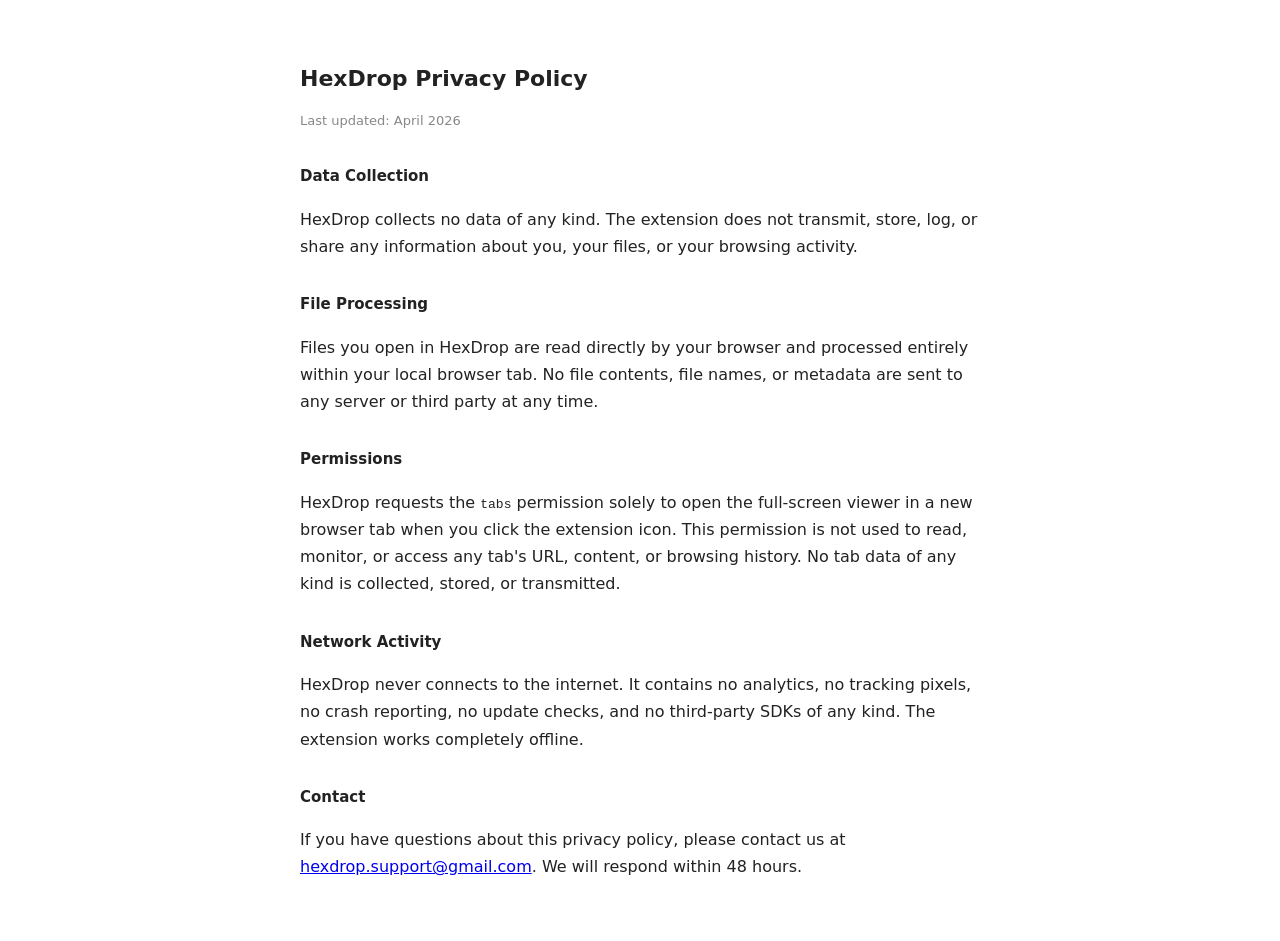
==== privacy.html @ 120ffa75 "Initial release — HexDrop v1.0.0 Hex viewer Chrome extension (Manifest V3). Zero permissions, zero d" ====
<!DOCTYPE html>
<html lang="en">
<head>
  <meta charset="UTF-8">
  <title>HexDrop — Privacy Policy</title>
  <style>
    body { font-family: system-ui, sans-serif; max-width: 680px; margin: 60px auto;
           padding: 0 20px; color: #222; line-height: 1.7; }
    h1 { font-size: 22px; margin-bottom: 4px; }
    h2 { font-size: 15px; margin-top: 32px; }
    .updated { color: #888; font-size: 13px; margin-bottom: 32px; }
  </style>
</head>
<body>
  <h1>HexDrop Privacy Policy</h1>
  <p class="updated">Last updated: April 2026</p>

  <h2>Data Collection</h2>
  <p>HexDrop collects no data of any kind. The extension does not transmit,
  store, log, or share any information about you, your files, or your browsing
  activity.</p>

  <h2>File Processing</h2>
  <p>Files you open in HexDrop are read directly by your browser and processed
  entirely within your local browser tab. No file contents, file names, or
  metadata are sent to any server or third party at any time.</p>

  <h2>Permissions</h2>
  <p>HexDrop requests the <code>tabs</code> permission solely to open the
  full-screen viewer in a new browser tab when you click the extension icon.
  This permission is not used to read, monitor, or access any tab's URL,
  content, or browsing history. No tab data of any kind is collected,
  stored, or transmitted.</p>

  <h2>Network Activity</h2>
  <p>HexDrop never connects to the internet. It contains no analytics,
  no tracking pixels, no crash reporting, no update checks, and no
  third-party SDKs of any kind. The extension works completely offline.</p>

  <h2>Contact</h2>
  <p>If you have questions about this privacy policy, please contact us at
  <a href="mailto:hexdrop.support@gmail.com">hexdrop.support@gmail.com</a>.
  We will respond within 48 hours.</p>
</body>
</html>
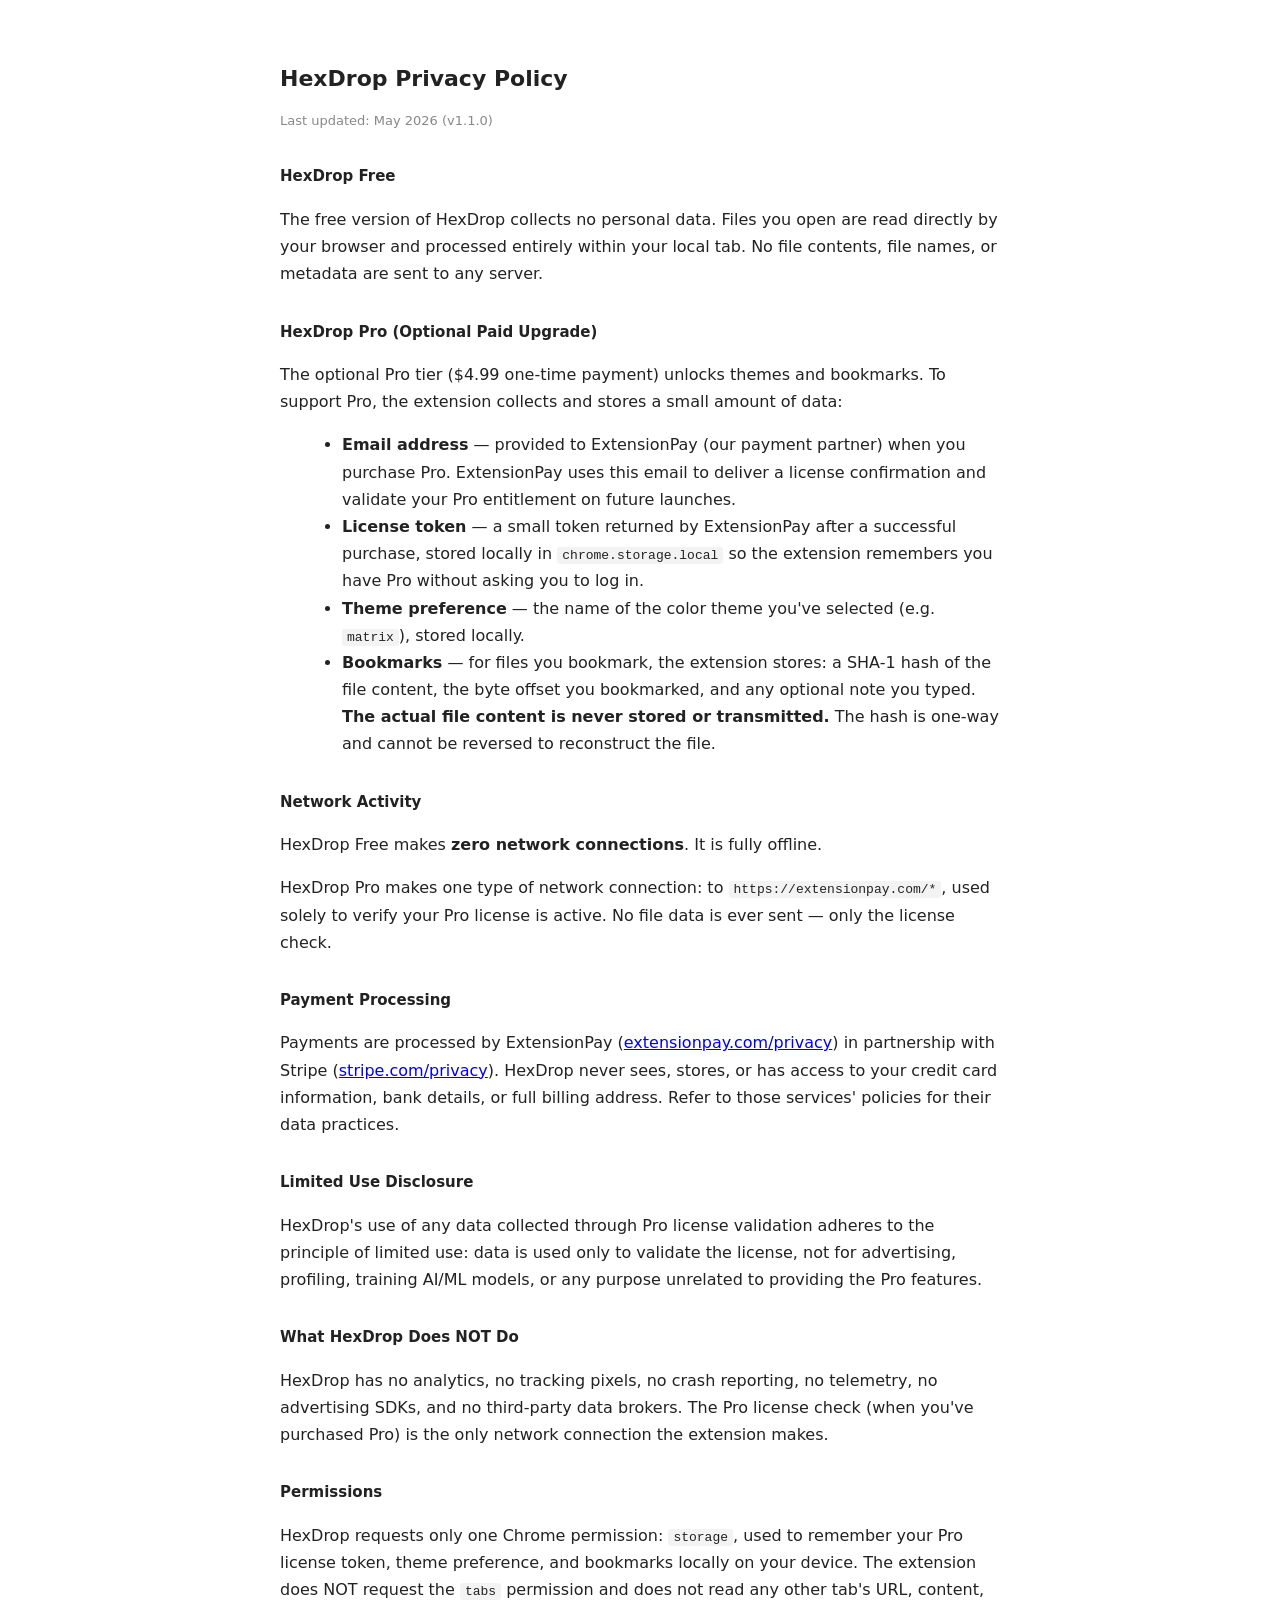
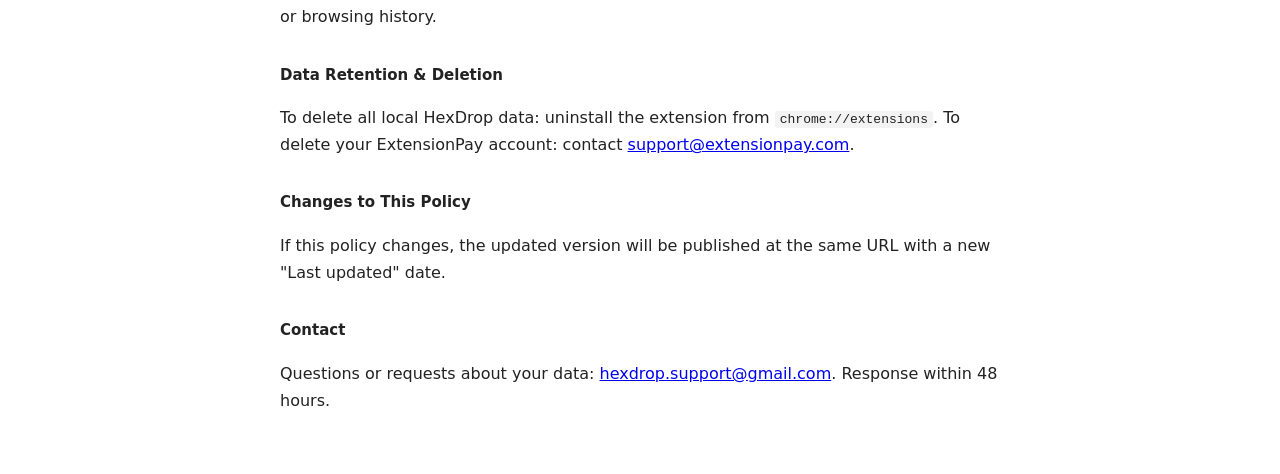
==== commit ee1bbb68: "v1.1.0 - Pro tier (themes + bookmarks) via ExtensionPay; updated privacy disclosures; bumped version" ====
--- a/privacy.html
+++ b/privacy.html
@@ -4,42 +4,90 @@
   <meta charset="UTF-8">
   <title>HexDrop — Privacy Policy</title>
   <style>
-    body { font-family: system-ui, sans-serif; max-width: 680px; margin: 60px auto;
+    body { font-family: system-ui, sans-serif; max-width: 720px; margin: 60px auto;
            padding: 0 20px; color: #222; line-height: 1.7; }
     h1 { font-size: 22px; margin-bottom: 4px; }
     h2 { font-size: 15px; margin-top: 32px; }
     .updated { color: #888; font-size: 13px; margin-bottom: 32px; }
+    code { background: #f3f3f3; padding: 1px 5px; border-radius: 3px; font-size: 13px; }
+    ul { margin: 8px 0 8px 22px; }
   </style>
 </head>
 <body>
   <h1>HexDrop Privacy Policy</h1>
-  <p class="updated">Last updated: April 2026</p>
+  <p class="updated">Last updated: May 2026 (v1.1.0)</p>
 
-  <h2>Data Collection</h2>
-  <p>HexDrop collects no data of any kind. The extension does not transmit,
-  store, log, or share any information about you, your files, or your browsing
-  activity.</p>
+  <h2>HexDrop Free</h2>
+  <p>The free version of HexDrop collects no personal data. Files you open are
+  read directly by your browser and processed entirely within your local tab.
+  No file contents, file names, or metadata are sent to any server.</p>
 
-  <h2>File Processing</h2>
-  <p>Files you open in HexDrop are read directly by your browser and processed
-  entirely within your local browser tab. No file contents, file names, or
-  metadata are sent to any server or third party at any time.</p>
+  <h2>HexDrop Pro (Optional Paid Upgrade)</h2>
+  <p>The optional Pro tier ($4.99 one-time payment) unlocks themes and
+  bookmarks. To support Pro, the extension collects and stores a small amount
+  of data:</p>
+  <ul>
+    <li><strong>Email address</strong> — provided to ExtensionPay (our payment
+    partner) when you purchase Pro. ExtensionPay uses this email to deliver a
+    license confirmation and validate your Pro entitlement on future launches.</li>
+    <li><strong>License token</strong> — a small token returned by ExtensionPay
+    after a successful purchase, stored locally in <code>chrome.storage.local</code>
+    so the extension remembers you have Pro without asking you to log in.</li>
+    <li><strong>Theme preference</strong> — the name of the color theme you've
+    selected (e.g. <code>matrix</code>), stored locally.</li>
+    <li><strong>Bookmarks</strong> — for files you bookmark, the extension
+    stores: a SHA-1 hash of the file content, the byte offset you bookmarked,
+    and any optional note you typed. <strong>The actual file content is never
+    stored or transmitted.</strong> The hash is one-way and cannot be reversed
+    to reconstruct the file.</li>
+  </ul>
+
+  <h2>Network Activity</h2>
+  <p>HexDrop Free makes <strong>zero network connections</strong>. It is
+  fully offline.</p>
+  <p>HexDrop Pro makes one type of network connection: to
+  <code>https://extensionpay.com/*</code>, used solely to verify your Pro
+  license is active. No file data is ever sent — only the license check.</p>
+
+  <h2>Payment Processing</h2>
+  <p>Payments are processed by ExtensionPay
+  (<a href="https://extensionpay.com/privacy">extensionpay.com/privacy</a>) in
+  partnership with Stripe (<a href="https://stripe.com/privacy">stripe.com/privacy</a>).
+  HexDrop never sees, stores, or has access to your credit card information,
+  bank details, or full billing address. Refer to those services' policies
+  for their data practices.</p>
+
+  <h2>Limited Use Disclosure</h2>
+  <p>HexDrop's use of any data collected through Pro license validation
+  adheres to the principle of limited use: data is used only to validate the
+  license, not for advertising, profiling, training AI/ML models, or any
+  purpose unrelated to providing the Pro features.</p>
+
+  <h2>What HexDrop Does NOT Do</h2>
+  <p>HexDrop has no analytics, no tracking pixels, no crash reporting, no
+  telemetry, no advertising SDKs, and no third-party data brokers. The Pro
+  license check (when you've purchased Pro) is the only network connection
+  the extension makes.</p>
 
   <h2>Permissions</h2>
-  <p>HexDrop requests the <code>tabs</code> permission solely to open the
-  full-screen viewer in a new browser tab when you click the extension icon.
-  This permission is not used to read, monitor, or access any tab's URL,
-  content, or browsing history. No tab data of any kind is collected,
-  stored, or transmitted.</p>
+  <p>HexDrop requests only one Chrome permission: <code>storage</code>, used
+  to remember your Pro license token, theme preference, and bookmarks
+  locally on your device. The extension does NOT request the <code>tabs</code>
+  permission and does not read any other tab's URL, content, or browsing
+  history.</p>
 
-  <h2>Network Activity</h2>
-  <p>HexDrop never connects to the internet. It contains no analytics,
-  no tracking pixels, no crash reporting, no update checks, and no
-  third-party SDKs of any kind. The extension works completely offline.</p>
+  <h2>Data Retention &amp; Deletion</h2>
+  <p>To delete all local HexDrop data: uninstall the extension from
+  <code>chrome://extensions</code>. To delete your ExtensionPay account:
+  contact <a href="mailto:support@extensionpay.com">support@extensionpay.com</a>.</p>
+
+  <h2>Changes to This Policy</h2>
+  <p>If this policy changes, the updated version will be published at the
+  same URL with a new "Last updated" date.</p>
 
   <h2>Contact</h2>
-  <p>If you have questions about this privacy policy, please contact us at
+  <p>Questions or requests about your data:
   <a href="mailto:hexdrop.support@gmail.com">hexdrop.support@gmail.com</a>.
-  We will respond within 48 hours.</p>
+  Response within 48 hours.</p>
 </body>
 </html>
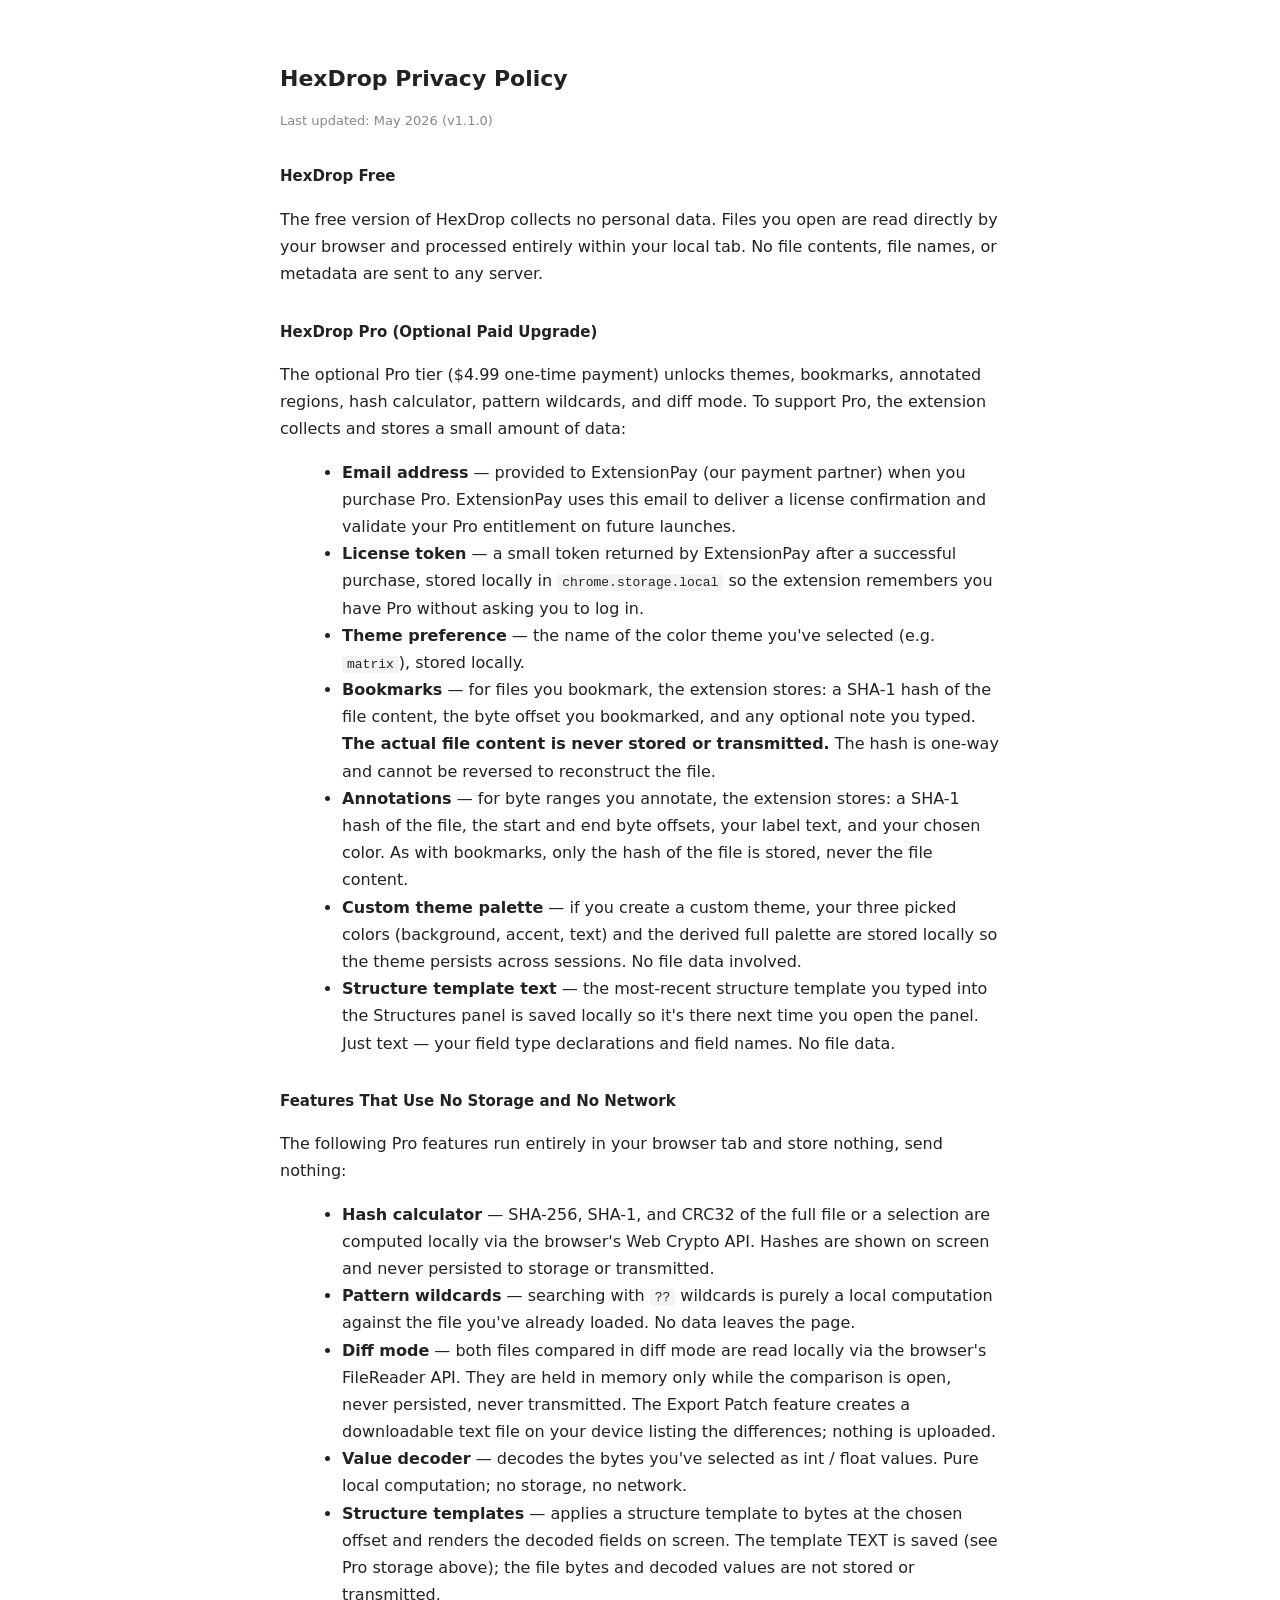
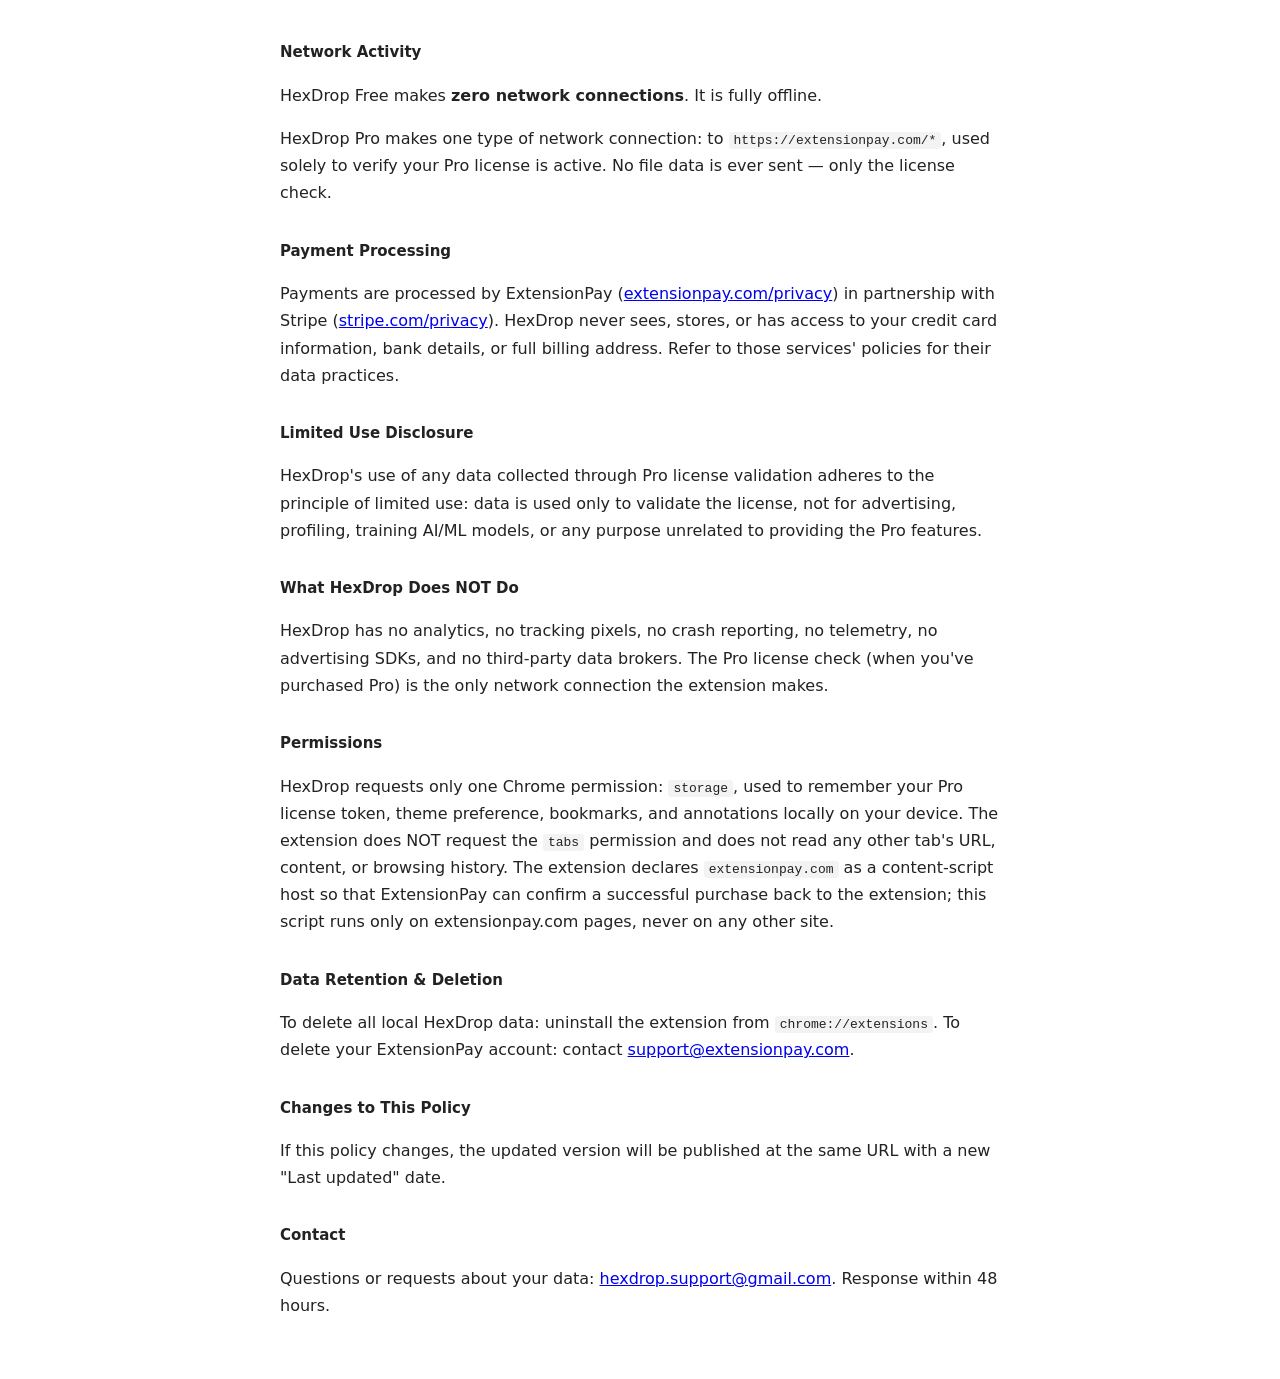
==== commit 7e410b23: "v1.1.0 — Pro tier launch Pro features (.99 lifetime via ExtensionPay): - Pattern wildcards in search" ====
--- a/privacy.html
+++ b/privacy.html
@@ -23,9 +23,9 @@
   No file contents, file names, or metadata are sent to any server.</p>
 
   <h2>HexDrop Pro (Optional Paid Upgrade)</h2>
-  <p>The optional Pro tier ($4.99 one-time payment) unlocks themes and
-  bookmarks. To support Pro, the extension collects and stores a small amount
-  of data:</p>
+  <p>The optional Pro tier ($4.99 one-time payment) unlocks themes, bookmarks,
+  annotated regions, hash calculator, pattern wildcards, and diff mode. To
+  support Pro, the extension collects and stores a small amount of data:</p>
   <ul>
     <li><strong>Email address</strong> — provided to ExtensionPay (our payment
     partner) when you purchase Pro. ExtensionPay uses this email to deliver a
@@ -40,6 +40,42 @@
     and any optional note you typed. <strong>The actual file content is never
     stored or transmitted.</strong> The hash is one-way and cannot be reversed
     to reconstruct the file.</li>
+    <li><strong>Annotations</strong> — for byte ranges you annotate, the
+    extension stores: a SHA-1 hash of the file, the start and end byte offsets,
+    your label text, and your chosen color. As with bookmarks, only the hash
+    of the file is stored, never the file content.</li>
+    <li><strong>Custom theme palette</strong> — if you create a custom theme,
+    your three picked colors (background, accent, text) and the derived full
+    palette are stored locally so the theme persists across sessions. No file
+    data involved.</li>
+    <li><strong>Structure template text</strong> — the most-recent structure
+    template you typed into the Structures panel is saved locally so it's
+    there next time you open the panel. Just text — your field type
+    declarations and field names. No file data.</li>
+  </ul>
+
+  <h2>Features That Use No Storage and No Network</h2>
+  <p>The following Pro features run entirely in your browser tab and store
+  nothing, send nothing:</p>
+  <ul>
+    <li><strong>Hash calculator</strong> — SHA-256, SHA-1, and CRC32 of the
+    full file or a selection are computed locally via the browser's Web Crypto
+    API. Hashes are shown on screen and never persisted to storage or
+    transmitted.</li>
+    <li><strong>Pattern wildcards</strong> — searching with <code>??</code>
+    wildcards is purely a local computation against the file you've already
+    loaded. No data leaves the page.</li>
+    <li><strong>Diff mode</strong> — both files compared in diff mode are read
+    locally via the browser's FileReader API. They are held in memory only
+    while the comparison is open, never persisted, never transmitted. The
+    Export Patch feature creates a downloadable text file on your device
+    listing the differences; nothing is uploaded.</li>
+    <li><strong>Value decoder</strong> — decodes the bytes you've selected as
+    int / float values. Pure local computation; no storage, no network.</li>
+    <li><strong>Structure templates</strong> — applies a structure template
+    to bytes at the chosen offset and renders the decoded fields on screen.
+    The template TEXT is saved (see Pro storage above); the file bytes and
+    decoded values are not stored or transmitted.</li>
   </ul>
 
   <h2>Network Activity</h2>
@@ -71,10 +107,13 @@
 
   <h2>Permissions</h2>
   <p>HexDrop requests only one Chrome permission: <code>storage</code>, used
-  to remember your Pro license token, theme preference, and bookmarks
-  locally on your device. The extension does NOT request the <code>tabs</code>
-  permission and does not read any other tab's URL, content, or browsing
-  history.</p>
+  to remember your Pro license token, theme preference, bookmarks, and
+  annotations locally on your device. The extension does NOT request the
+  <code>tabs</code> permission and does not read any other tab's URL,
+  content, or browsing history. The extension declares
+  <code>extensionpay.com</code> as a content-script host so that ExtensionPay
+  can confirm a successful purchase back to the extension; this script runs
+  only on extensionpay.com pages, never on any other site.</p>
 
   <h2>Data Retention &amp; Deletion</h2>
   <p>To delete all local HexDrop data: uninstall the extension from
